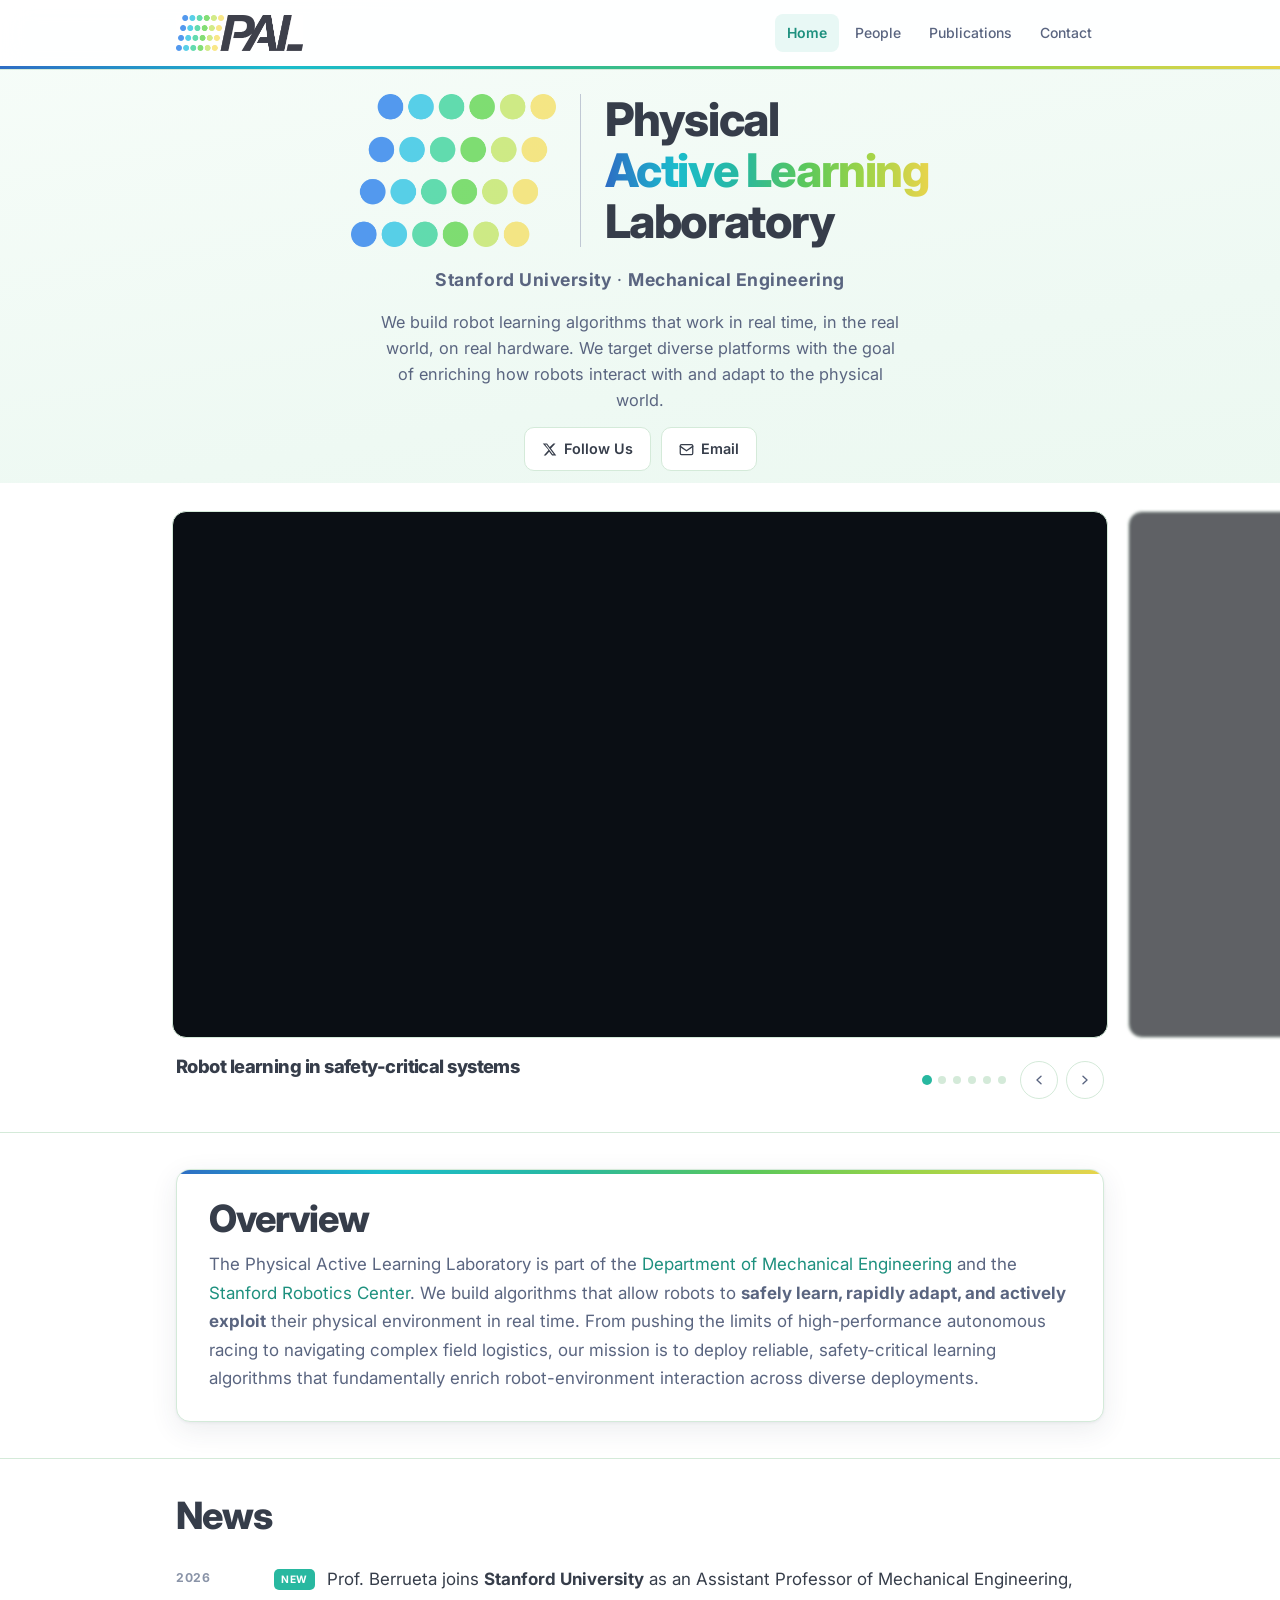
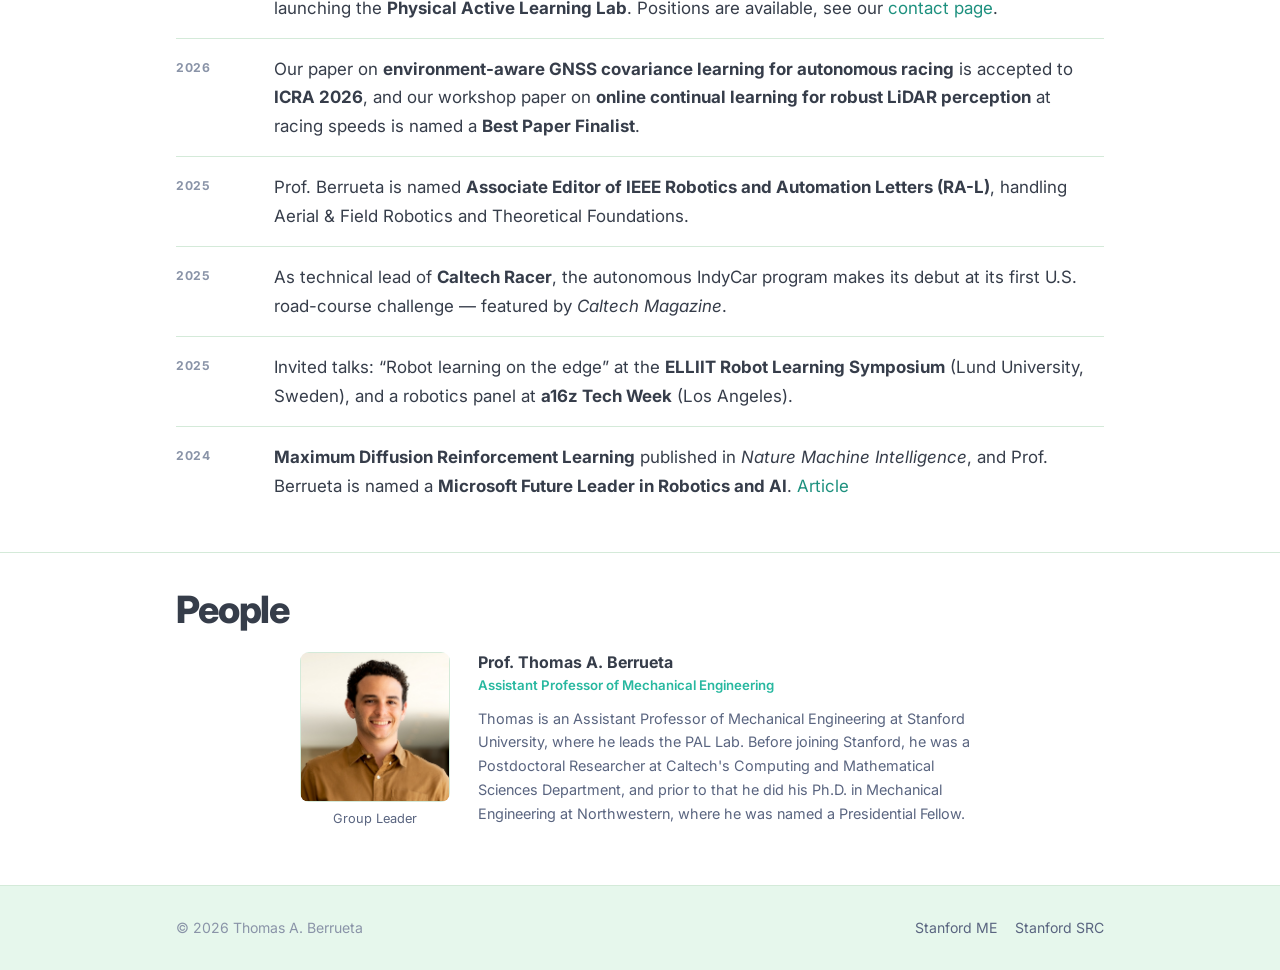
==== index.html @ f299abb7 "Initial commit" ====
<!DOCTYPE html>
<html lang="en">
<head>
  <meta charset="UTF-8" />
  <meta name="viewport" content="width=device-width, initial-scale=1.0" />
  <title>PAL Lab — Physical Active Learning Laboratory at Stanford</title>
  <meta name="description" content="The Physical Active Learning Laboratory at Stanford develops real-time robot learning algorithms with provable guarantees for safety-critical autonomous systems." />
  <link rel="icon" type="image/png" href="assets/images/pal_symbol.png" />
  <link rel="preconnect" href="https://fonts.googleapis.com" />
  <link rel="preconnect" href="https://fonts.gstatic.com" crossorigin />
  <link href="https://fonts.googleapis.com/css2?family=Inter:ital,wght@0,400;0,500;0,600;0,700;0,800;1,700&display=swap" rel="stylesheet" />
  <link rel="stylesheet" href="assets/css/pal.css" />
</head>
<body>

  <!-- ── Header ──────────────────────────────────────────── -->
  <header class="site-header">
    <div class="wrap">
      <nav class="nav">
        <a href="#home" class="nav-logo" aria-label="PAL Lab home">
          <img src="assets/images/pal.png" alt="PAL Lab logo" />
        </a>
        <ul class="nav-links" id="navLinks">
          <li><a href="#home" class="active" data-section="home">Home</a></li>
          <li><a href="#people" data-section="people">People</a></li>
          <li><a href="publications.html">Publications</a></li>
          <li><a href="contact.html">Contact</a></li>
        </ul>
        <button class="nav-mobile-btn" id="mobileMenuBtn" aria-label="Open navigation">
          <svg width="22" height="22" viewBox="0 0 24 24" fill="none" stroke="currentColor" stroke-width="2" stroke-linecap="round">
            <line x1="3" y1="6" x2="21" y2="6"/><line x1="3" y1="12" x2="21" y2="12"/><line x1="3" y1="18" x2="21" y2="18"/>
          </svg>
        </button>
      </nav>
    </div>
    <div class="spectrum-bar"></div>
  </header>

  <div class="mobile-nav" id="mobileNav" aria-hidden="true">
    <button class="mobile-nav-close" id="mobileNavClose" aria-label="Close navigation">
      <svg width="22" height="22" viewBox="0 0 24 24" fill="none" stroke="currentColor" stroke-width="2" stroke-linecap="round">
        <line x1="18" y1="6" x2="6" y2="18"/><line x1="6" y1="6" x2="18" y2="18"/>
      </svg>
    </button>
    <a href="#home">Home</a>
    <a href="#people">People</a>
    <a href="publications.html">Publications</a>
    <a href="contact.html">Contact</a>
  </div>

  <main>

    <!-- ── Hero ────────────────────────────────────────────── -->
    <section class="hero" id="home">
      <div class="wrap">
        <div class="hero-lockup">
          <img src="assets/images/pal_symbol.png" alt="" class="hero-symbol" aria-hidden="true" />
          <div class="hero-sep"></div>
          <h1>Physical<br/><em>Active Learning</em><br/>Laboratory</h1>
        </div>
        <div class="hero-sub">
          <p class="hero-affiliation">
            <a href="https://stanford.edu/" target="_blank" rel="noopener"><b>Stanford University</b></a>
            &middot;
            <a href="https://me.stanford.edu/" target="_blank" rel="noopener"><b>Mechanical Engineering</b></a>
          </p>
          <p class="hero-tagline">We build robot learning algorithms that work in real time, in the real world, on real hardware. We target diverse platforms with the goal of enriching how robots interact with and adapt to the physical world.</p>
          <div class="btn-row">
            <a class="btn" href="https://x.com/StanfordPALLab" target="_blank" rel="noopener">
              <svg viewBox="0 0 24 24" fill="currentColor" width="15" height="15"><path d="M18.244 2.25h3.308l-7.227 8.26 8.502 11.24H16.17l-4.714-6.231-5.401 6.231H2.74l7.73-8.835L1.254 2.25H8.08l4.261 5.635 5.903-5.635zm-1.161 17.52h1.833L7.084 4.126H5.117z"/></svg>
              Follow Us
            </a>
            <a class="btn" href="mailto:berrueta@stanford.edu">
              <svg viewBox="0 0 24 24" fill="none" stroke="currentColor" stroke-width="2" stroke-linecap="round" stroke-linejoin="round" width="15" height="15"><rect x="2" y="4" width="20" height="16" rx="2"/><path d="m2 7 10 7 10-7"/></svg>
              Email
            </a>
          </div>
        </div>
      </div>
    </section>

    <!-- ── Featured Carousel ─────────────────────────────────── -->
    <section id="featured">
      <div class="carousel" id="carousel">

        <div class="carousel-viewport">
          <div class="carousel-track" id="carouselTrack">

            <div class="carousel-slide active">
              <a href="https://www.caltech.edu/about/news/caltechs-autonomous-indycar-shows-promise-at-first-us-road-course-challenge" target="_blank" rel="noopener" class="slide-link">
                <div class="slide-media">
                  <video src="assets/videos/racing.mp4" autoplay muted loop playsinline></video>
                </div>
              </a>
            </div>

            <div class="carousel-slide">
              <a href="https://xingxingzuo.github.io/MM-SpatialAI/" target="_blank" rel="noopener" class="slide-link">
                <div class="slide-media">
                  <video src="assets/videos/lidar.mp4" autoplay muted loop playsinline></video>
                </div>
              </a>
            </div>

            <div class="carousel-slide">
              <a href="https://www.nature.com/articles/s42256-024-00829-3" target="_blank" rel="noopener" class="slide-link">
                <div class="slide-media">
                  <video src="assets/videos/maxdiff.mp4" autoplay muted loop playsinline></video>
                </div>
              </a>
            </div>

            <div class="carousel-slide">
              <a href="https://ieeexplore.ieee.org/document/10669222" target="_blank" rel="noopener" class="slide-link">
                <div class="slide-media">
                  <video src="assets/videos/darpaswarm.mp4" autoplay muted loop playsinline></video>
                </div>
              </a>
            </div>

            <div class="carousel-slide">
              <a href="https://www.science.org/doi/10.1126/science.abc6182" target="_blank" rel="noopener" class="slide-link">
                <div class="slide-media">
                  <video src="assets/videos/smarticles.mp4" autoplay muted loop playsinline></video>
                </div>
              </a>
            </div>

            <div class="carousel-slide">
              <a href="https://news.mit.edu/2022/microparticles-oscillating-current-1013" target="_blank" rel="noopener" class="slide-link">
                <div class="slide-media">
                  <video src="assets/videos/syncells.mp4" autoplay muted loop playsinline></video>
                </div>
              </a>
            </div>

          </div>
        </div>

        <div class="wrap">
          <div class="carousel-bottom">
            <div class="carousel-caption" id="carouselCaption">
              <div class="carousel-cap-item active">
                <h3><a href="https://www.caltech.edu/about/news/caltechs-autonomous-indycar-shows-promise-at-first-us-road-course-challenge" target="_blank" rel="noopener">Robot learning in safety-critical systems</a></h3>
              </div>
              <div class="carousel-cap-item">
                <h3><a href="https://xingxingzuo.github.io/MM-SpatialAI/" target="_blank" rel="noopener">Active perception in hardware</a></h3>
              </div>
              <div class="carousel-cap-item">
                <h3><a href="https://www.nature.com/articles/s42256-024-00829-3" target="_blank" rel="noopener">Online reinforcement learning</a></h3>
              </div>
              <div class="carousel-cap-item">
                <h3><a href="https://ieeexplore.ieee.org/document/10669222" target="_blank" rel="noopener">Multi-agent planning and control</a></h3>
              </div>
              <div class="carousel-cap-item">
                <h3><a href="https://www.science.org/doi/10.1126/science.abc6182" target="_blank" rel="noopener">Physics-informed control of complex systems</a></h3>
              </div>
              <div class="carousel-cap-item">
                <h3><a href="https://news.mit.edu/2022/microparticles-oscillating-current-1013" target="_blank" rel="noopener">Statistical mechanics of microrobotic systems</a></h3>
              </div>
            </div>

            <div class="carousel-nav">
              <div class="carousel-dots" id="carouselDots"></div>
              <div class="carousel-btns">
                <button class="carousel-ctrl" id="carouselPrev" aria-label="Previous">
                  <svg viewBox="0 0 20 20" fill="currentColor"><path fill-rule="evenodd" d="M12.79 5.23a.75.75 0 01-.02 1.06L8.832 10l3.938 3.71a.75.75 0 11-1.04 1.08l-4.5-4.25a.75.75 0 010-1.08l4.5-4.25a.75.75 0 011.06.02z" clip-rule="evenodd"/></svg>
                </button>
                <button class="carousel-ctrl" id="carouselNext" aria-label="Next">
                  <svg viewBox="0 0 20 20" fill="currentColor"><path fill-rule="evenodd" d="M7.21 14.77a.75.75 0 01.02-1.06L11.168 10 7.23 6.29a.75.75 0 111.04-1.08l4.5 4.25a.75.75 0 010 1.08l-4.5 4.25a.75.75 0 01-1.06-.02z" clip-rule="evenodd"/></svg>
                </button>
              </div>
            </div>
          </div>
        </div>

      </div>
    </section>

    <!-- ── Overview ──────────────────────────────────────────── -->
    <section id="overview" class="text-section">
      <div class="wrap">
        <div class="overview-card">
          <h2 class="section-title">Overview</h2>
          <p>
            The Physical Active Learning Laboratory is part of the
            <a href="https://me.stanford.edu/" target="_blank" rel="noopener">Department of Mechanical Engineering</a>
            and the <a href="https://src.stanford.edu/" target="_blank" rel="noopener">Stanford Robotics Center</a>.
            We build algorithms that allow robots to <b>safely learn, rapidly adapt, and actively exploit</b> their physical environment in real time. From pushing the limits of high-performance autonomous racing to navigating complex field logistics, our mission is to deploy reliable, safety-critical learning algorithms that fundamentally enrich robot-environment interaction across diverse deployments.
          </p>
        </div>
      </div>
    </section>

    <!-- ── News ──────────────────────────────────────────────── -->
    <section id="news">
      <div class="wrap">
        <h2 class="section-title">News</h2>
        <ul class="news-list">
          <li class="news-item">
            <span class="news-date">2026</span>
            <p class="news-body">
              <span class="news-tag">NEW</span>
              Prof. Berrueta joins <strong>Stanford University</strong> as an Assistant Professor of Mechanical Engineering, launching the <strong>Physical Active Learning Lab</strong>. Positions are available, see our <a href="contact.html">contact page</a>.
            </p>
          </li>
          <li class="news-item">
            <span class="news-date">2026</span>
            <p class="news-body">
              Our paper on <strong>environment-aware GNSS covariance learning for autonomous racing</strong> is accepted to <strong>ICRA 2026</strong>, and our workshop paper on <strong>online continual learning for robust LiDAR perception</strong> at racing speeds is named a <strong>Best Paper Finalist</strong>.
            </p>
          </li>
          <li class="news-item">
            <span class="news-date">2025</span>
            <p class="news-body">
              Prof. Berrueta is named <strong>Associate Editor of IEEE Robotics and Automation Letters (RA-L)</strong>, handling Aerial &amp; Field Robotics and Theoretical Foundations.
            </p>
          </li>
          <li class="news-item">
            <span class="news-date">2025</span>
            <p class="news-body">
              As technical lead of <strong>Caltech Racer</strong>, the autonomous IndyCar program makes its debut at its first U.S. road-course challenge — featured by <em>Caltech Magazine</em>.
            </p>
          </li>
          <li class="news-item">
            <span class="news-date">2025</span>
            <p class="news-body">
              Invited talks: &ldquo;Robot learning on the edge&rdquo; at the <strong>ELLIIT Robot Learning Symposium</strong> (Lund University, Sweden), and a robotics panel at <strong>a16z Tech Week</strong> (Los Angeles).
            </p>
          </li>
          <li class="news-item">
            <span class="news-date">2024</span>
            <p class="news-body">
              <strong>Maximum Diffusion Reinforcement Learning</strong> published in <em>Nature Machine Intelligence</em>, and Prof. Berrueta is named a <strong>Microsoft Future Leader in Robotics and AI</strong>. <a href="https://doi.org/10.1038/s42256-024-00829-3" target="_blank" rel="noopener">Article</a>
            </p>
          </li>
        </ul>
      </div>
    </section>

    <!-- ── People ─────────────────────────────────────────────── -->
    <section id="people">
      <div class="wrap">
        <h2 class="section-title">People</h2>
        <a href="https://tberrueta.github.io" target="_blank" rel="noopener" class="pi-card">
          <div class="pi-photo-col">
            <div class="pi-photo-wrap">
              <img src="assets/images/ThomasBerrueta.jpg" alt="Thomas A. Berrueta" class="pi-photo" />
            </div>
            <p class="pi-photo-label">Group Leader</p>
          </div>
          <div class="pi-bio">
            <p class="pi-name">Prof. Thomas A. Berrueta</p>
            <p class="pi-role">Assistant Professor of Mechanical Engineering</p>
            <p class="pi-text">Thomas is an Assistant Professor of Mechanical Engineering at Stanford University, where he leads the PAL Lab. Before joining Stanford, he was a Postdoctoral Researcher at Caltech's Computing and Mathematical Sciences Department, and prior to that he did his Ph.D. in Mechanical Engineering at Northwestern, where he was named a Presidential Fellow.</p>
          </div>
        </a>

        <div class="people-grid">
          <!-- Lab members added here as the group grows -->
        </div>

      </div>
    </section>

  </main>

  <!-- ── Footer ────────────────────────────────────────────── -->
  <footer class="site-footer">
    <div class="wrap">
      <div class="foot-inner">
        <span>&copy; <span id="foot-year"></span> Thomas A. Berrueta</span>
        <div class="foot-links">
          <a href="https://me.stanford.edu/" target="_blank" rel="noopener">Stanford ME</a>
          <a href="https://src.stanford.edu/" target="_blank" rel="noopener">Stanford SRC</a>
        </div>
      </div>
    </div>
  </footer>

  <script>
    /* ── Mobile nav ── */
    const btn   = document.getElementById('mobileMenuBtn');
    const mnav  = document.getElementById('mobileNav');
    const close = document.getElementById('mobileNavClose');
    const openM  = () => { mnav.classList.add('open'); mnav.setAttribute('aria-hidden','false'); };
    const shutM  = () => { mnav.classList.remove('open'); mnav.setAttribute('aria-hidden','true'); };
    btn.addEventListener('click', openM);
    close.addEventListener('click', shutM);
    mnav.addEventListener('click', e => { if (e.target === mnav) shutM(); });
    document.addEventListener('keydown', e => { if (e.key === 'Escape') shutM(); });
    mnav.querySelectorAll('a').forEach(a => a.addEventListener('click', shutM));

    /* ── Active nav link on scroll ── */
    const navLinks = document.querySelectorAll('[data-section]');
    const sections = ['home','featured','overview','news','people'].map(id => document.getElementById(id));
    const sectionMap = { home:'home', featured:'home', overview:'home', news:'home', people:'people' };

    const obs = new IntersectionObserver(entries => {
      entries.forEach(entry => {
        if (entry.isIntersecting) {
          const key = sectionMap[entry.target.id] || entry.target.id;
          navLinks.forEach(a => a.classList.toggle('active', a.dataset.section === key));
        }
      });
    }, { rootMargin: '-30% 0px -60% 0px' });
    sections.forEach(s => { if (s) obs.observe(s); });
    document.getElementById('foot-year').textContent = new Date().getFullYear();

    /* ── Carousel ── */
    (function () {
      const track    = document.getElementById('carouselTrack');
      const slides   = Array.from(track.children);
      const caps     = Array.from(document.getElementById('carouselCaption').children);
      const dotsWrap = document.getElementById('carouselDots');
      const count    = slides.length;
      let index = 0, timer;

      slides.forEach((_, i) => {
        const d = document.createElement('button');
        d.className = 'carousel-dot' + (i === 0 ? ' active' : '');
        d.setAttribute('aria-label', 'Go to slide ' + (i + 1));
        d.addEventListener('click', () => { go(i); reset(); });
        dotsWrap.appendChild(d);
      });
      const dots = Array.from(dotsWrap.children);

      const viewport = document.querySelector('.carousel-viewport');
      const PEEK_GAP = 20;

      function peekOffset(i) {
        const slideW = slides[0].offsetWidth;
        const center = (viewport.clientWidth - slideW) / 2;
        return center - i * (slideW + PEEK_GAP);
      }

      function go(i) {
        index = (i + count) % count;
        track.style.transform = 'translateX(' + peekOffset(index) + 'px)';
        slides.forEach((s, k) => s.classList.toggle('active', k === index));
        caps.forEach((c, k)   => c.classList.toggle('active', k === index));
        dots.forEach((d, k)   => d.classList.toggle('active', k === index));
      }
      function next()  { go(index + 1); }
      function prev()  { go(index - 1); }
      function reset() { clearInterval(timer); timer = setInterval(next, 8000); }

      document.getElementById('carouselNext').addEventListener('click', () => { next(); reset(); });
      document.getElementById('carouselPrev').addEventListener('click', () => { prev(); reset(); });
      window.addEventListener('resize', () => {
        track.style.transition = 'none';
        track.style.transform = 'translateX(' + peekOffset(index) + 'px)';
        requestAnimationFrame(() => { track.style.transition = ''; });
      });
      track.style.transition = 'none';
      go(0);
      requestAnimationFrame(() => { track.style.transition = ''; });
      reset();
    })();
  </script>
</body>
</html>
---- assets/css/pal.css ----
/* ============================================================
   PAL Lab — Physical Active Learning Laboratory at Stanford
   Visual identity derived from pal.png
   No build step. No framework.
   ============================================================ */

@import url('https://fonts.googleapis.com/css2?family=Inter:ital,wght@0,400;0,500;0,600;0,700;0,800;1,700&display=swap');

/* ── Palette & tokens ───────────────────────────────────── */
:root {
  /* Spectrum from pal.png dot grid (left → right) */
  --blue:         #2E6DC4;
  --cyan:         #1ABCCC;
  --teal:         #28B8A0;
  --green:        #5BC85A;
  --ygreen:       #9DD448;
  --yellow:       #E8D44C;

  /* Charcoal from PAL logotype */
  --charcoal:     #363D4A;

  /* Surfaces */
  --bg:           #f2fbf5;
  --bg-card:      #ffffff;
  --bg-soft:      #e6f7ec;
  --border:       #d4ead9;

  /* Text */
  --text:         #363D4A;
  --text-soft:    #5A6580;
  --text-faint:   #8A94A8;

  /* Primary accent = teal (center of spectrum = Physical Active Learning) */
  --accent:       #28B8A0;
  --accent-soft:  #e8f8f5;
  --accent-deep:  #1d907e;

  /* Spectrum gradient shorthand */
  --spectrum: linear-gradient(90deg,
    #2E6DC4 0%, #1ABCCC 22%, #28B8A0 42%,
    #5BC85A 62%, #9DD448 80%, #E8D44C 100%);

  --radius:     14px;
  --radius-sm:  9px;
  --maxw:       1000px;
  --shadow:     0 1px 3px rgba(40,50,80,.06), 0 8px 28px rgba(40,50,80,.09);
  --shadow-sm:  0 1px 2px rgba(40,50,80,.05), 0 3px 10px rgba(40,50,80,.07);
  --header-bg:  rgba(255,255,255,.92);
}

/* ── Reset ─────────────────────────────────────────────── */
*, *::before, *::after { box-sizing: border-box; }
html { scroll-behavior: smooth; -webkit-text-size-adjust: 100%; }
body {
  margin: 0;
  font-family: 'Inter', system-ui, -apple-system, 'Segoe UI', sans-serif;
  font-size: clamp(15px, 0.94rem + 0.15vw, 17px);
  line-height: 1.68;
  color: var(--text);
  background: linear-gradient(170deg, #f7fdf9 0%, #eef9f3 45%, #e8f7ed 100%) fixed;
  -webkit-font-smoothing: antialiased;
  text-rendering: optimizeLegibility;
}
img  { max-width: 100%; height: auto; display: block; }
a    { color: var(--accent-deep); text-decoration: none; }
a:hover { text-decoration: underline; }
p { margin: 0 0 1em; }
p:last-child { margin-bottom: 0; }

h1, h2, h3, h4 {
  font-family: 'Inter', sans-serif;
  font-weight: 800;
  line-height: 1.13;
  color: var(--charcoal);
  letter-spacing: -0.03em;
  margin: 0 0 0.5em;
}

.wrap {
  width: 100%; max-width: var(--maxw);
  margin: 0 auto; padding: 0 36px;
}

/* ── Spectrum bar ────────────────────────────────────────── */
.spectrum-bar {
  height: 3px;
  background: var(--spectrum);
  border: none;
  margin: 0;
}

/* ── Navigation ──────────────────────────────────────────── */
.site-header {
  position: sticky; top: 0; z-index: 100;
  background: var(--header-bg);
  backdrop-filter: saturate(180%) blur(14px);
  -webkit-backdrop-filter: saturate(180%) blur(14px);
  border-bottom: 1px solid var(--border);
}

.nav {
  display: flex; align-items: center; justify-content: space-between;
  height: 66px;
}

.nav-logo {
  display: flex; align-items: center; gap: 10px;
  text-decoration: none; flex-shrink: 0;
}
.nav-logo img { height: 36px; width: auto; }
.nav-logo:hover { opacity: 0.82; text-decoration: none; }

.nav-links {
  display: flex; align-items: center; gap: 4px;
  list-style: none; margin: 0; padding: 0;
}
.nav-links a {
  display: block; color: var(--text-soft);
  font-size: 0.875rem; font-weight: 500;
  padding: 7px 12px; border-radius: 8px;
  transition: color .14s, background .14s;
}
.nav-links a:hover { color: var(--charcoal); background: var(--bg-soft); text-decoration: none; }
.nav-links a.active { color: var(--accent-deep); background: var(--accent-soft); font-weight: 600; }
.nav-links .nav-contact {
  display: inline-flex; align-items: center; gap: 6px;
  background: var(--teal); color: #fff; border-radius: 9px;
  padding: 7px 14px; margin-left: 6px; font-weight: 600; font-size: 0.875rem;
  transition: background .14s;
}
.nav-links .nav-contact:hover { background: var(--accent-deep); text-decoration: none; color: #fff; }

.nav-mobile-btn {
  display: none; padding: 8px; background: none;
  border: 1px solid var(--border); border-radius: 8px;
  cursor: pointer; color: var(--text-soft);
}
.nav-mobile-btn svg { display: block; }

/* Mobile overlay */
.mobile-nav {
  display: none; position: fixed; inset: 0; z-index: 200;
  background: rgba(247,249,252,.97);
  backdrop-filter: blur(16px); -webkit-backdrop-filter: blur(16px);
  flex-direction: column; align-items: center; justify-content: center; gap: 2.2rem;
}
.mobile-nav.open { display: flex; }
.mobile-nav a {
  font-size: 1.6rem; font-weight: 800; color: var(--charcoal);
  letter-spacing: -0.03em;
}
.mobile-nav a:hover { color: var(--accent-deep); text-decoration: none; }
.mobile-nav-close {
  position: absolute; top: 18px; right: 18px;
  background: none; border: 1px solid var(--border);
  border-radius: 8px; padding: 8px; cursor: pointer; color: var(--text-soft);
}

@media (max-width: 700px) {
  .nav-links { display: none; }
  .nav-mobile-btn { display: block; }
}

/* ── Hero ────────────────────────────────────────────────── */
.hero {
  padding: 24px 0 12px;
}

.hero-lockup {
  display: flex; align-items: flex-start;
  width: fit-content; margin: 0 auto;
}
.hero-symbol {
  height: calc(3.3 * clamp(1.75rem, 1.1rem + 2.4vw, 2.9rem));
  width: auto; flex-shrink: 0; object-fit: contain;
}
.hero-sep {
  width: 1px;
  height: calc(3.3 * clamp(1.75rem, 1.1rem + 2.4vw, 2.9rem));
  background: #c0c8d4; flex-shrink: 0; margin: 0 24px;
}
.hero h1 {
  font-size: clamp(1.75rem, 1.1rem + 2.4vw, 2.9rem);
  margin: 0; line-height: 1.1; text-align: left;
}
.hero h1 em {
  font-style: normal;
  background: var(--spectrum);
  -webkit-background-clip: text;
  -webkit-text-fill-color: transparent;
  background-clip: text;
}
.hero-sub {
  display: flex; flex-direction: column; align-items: center;
  gap: 14px; margin-top: 18px;
}
.hero-affiliation {
  font-size: 1.1rem; color: var(--text-soft);
  margin: 0; letter-spacing: 0.03em; text-align: center;
}
.hero-affiliation a { color: var(--text-soft); text-decoration: none; }
.hero-affiliation a:hover { color: var(--accent-deep); }
.hero-tagline {
  font-size: 1.02rem; color: var(--text-soft);
  margin: 0; line-height: 1.6; max-width: 52ch; text-align: center;
}

@media (max-width: 600px) {
  .hero-lockup { flex-direction: column; align-items: flex-start; }
  .hero-sep { width: 48px; height: 1px; margin: 12px 0; }
  .hero-symbol { height: 64px; }
}

@media (max-width: 480px) {
  /* Carousel: tighter padding so video and controls stay in sync on small phones */
  .carousel-slide { min-width: calc(100vw - 32px); }
  .carousel .wrap { padding: 0 16px; }
}

/* ── Buttons ─────────────────────────────────────────────── */
.btn-row { display: flex; flex-wrap: wrap; gap: 10px; }

.btn {
  display: inline-flex; align-items: center; gap: 7px;
  padding: 9px 17px; border-radius: 10px;
  font-size: 0.9rem; font-weight: 600;
  border: 1.5px solid var(--border);
  background: var(--bg-card); color: var(--text);
  cursor: pointer; white-space: nowrap;
  transition: border-color .14s, background .14s, color .14s;
  text-decoration: none;
}
.btn:hover {
  border-color: var(--accent); background: var(--accent-soft);
  color: var(--accent-deep); text-decoration: none;
}
.btn svg { width: 15px; height: 15px; flex-shrink: 0; }
.btn.primary {
  background: var(--teal); border-color: var(--teal); color: #fff;
}
.btn.primary:hover {
  background: var(--accent-deep); border-color: var(--accent-deep); color: #fff;
}

/* ── Sections ────────────────────────────────────────────── */
section { padding: 36px 0; scroll-margin-top: 66px; }
section + section { border-top: 1px solid var(--border); }
#featured { border-top: none; background: var(--bg-card); padding: 28px 0; overflow: hidden; }

.section-label {
  font-size: 0.71rem; font-weight: 700; letter-spacing: 0.14em;
  text-transform: uppercase; color: var(--teal); margin: 0 0 14px;
}
.section-title {
  font-size: clamp(1.55rem, 1.1rem + 1.9vw, 2.35rem);
  margin: 0 0 10px;
}
.section-lead {
  color: var(--text-soft); font-size: 1.02rem;
  max-width: 60ch; margin: 0 0 32px; line-height: 1.7;
}
.text-section p { color: var(--text-soft); }

/* ── Carousel ────────────────────────────────────────────── */
.carousel { position: relative; }
.carousel-viewport { width: 100%; }
.carousel-track {
  display: flex;
  gap: 20px;
  transition: transform .55s cubic-bezier(.22,.61,.36,1);
}
.carousel-slide {
  min-width: min(936px, calc(100vw - 64px));
  flex-shrink: 0;
  filter: blur(1.5px);
  opacity: 0.65;
  transition: filter .5s ease, opacity .5s ease;
}
.carousel-slide.active {
  filter: blur(0);
  opacity: 1;
}
.slide-media {
  aspect-ratio: 16 / 9; width: 100%;
  background: #0a0e14; overflow: hidden;
  border: 1px solid var(--border); border-radius: var(--radius);
}
.slide-media video { width: 100%; height: 100%; object-fit: cover; display: block; }

.carousel-bottom {
  display: flex; align-items: center; justify-content: space-between;
  gap: 18px; margin-top: 18px;
}
.carousel-caption { min-height: 48px; position: relative; flex: 1; }
.carousel-cap-item {
  position: absolute; inset: 0; opacity: 0; pointer-events: none;
  transition: opacity .4s ease;
}
.carousel-cap-item.active { opacity: 1; pointer-events: auto; position: relative; }
.carousel-cap-item h3 { font-size: 1.15rem; margin: 0; color: var(--charcoal); }
.carousel-cap-item h3 a { color: var(--charcoal); text-decoration: none; }
.carousel-cap-item h3 a:hover { color: var(--accent-deep); text-decoration: underline; }
.slide-link { display: block; }

.carousel-nav { display: flex; align-items: center; gap: 14px; flex-shrink: 0; }
.carousel-dots { display: flex; gap: 7px; }
.carousel-dot {
  width: 8px; height: 8px; border-radius: 50%; padding: 0;
  border: none; background: var(--border); cursor: pointer;
  transition: background .2s, transform .2s;
}
.carousel-dot.active { background: var(--teal); transform: scale(1.25); }
.carousel-btns { display: flex; gap: 8px; }
.carousel-ctrl {
  display: inline-flex; align-items: center; justify-content: center;
  width: 38px; height: 38px; border-radius: 50%;
  border: 1.5px solid var(--border); background: var(--bg-card);
  color: var(--text-soft); cursor: pointer;
  transition: border-color .14s, color .14s, background .14s;
}
.carousel-ctrl:hover { border-color: var(--accent); color: var(--accent-deep); background: var(--accent-soft); }
.carousel-ctrl svg { width: 18px; height: 18px; }

@media (max-width: 560px) {
  .carousel-bottom { flex-direction: column; align-items: flex-start; gap: 14px; }
}

/* ── News ────────────────────────────────────────────────── */
.news-list { list-style: none; margin: 12px 0 0; padding: 0; }
.news-item {
  display: grid; grid-template-columns: 78px 1fr;
  gap: 20px; padding: 16px 0; border-bottom: 1px solid var(--border);
}
.news-item:last-child { border-bottom: none; }
.news-date {
  font-size: 0.76rem; font-weight: 700; text-transform: uppercase;
  letter-spacing: 0.05em; color: var(--text-faint); padding-top: 3px;
  white-space: nowrap;
}
.news-body { margin: 0; color: var(--text); }
.news-body a { color: var(--accent-deep); }
.news-tag {
  display: inline-block; background: var(--teal); color: #fff;
  font-size: 0.64rem; font-weight: 700; letter-spacing: 0.06em;
  padding: 2px 7px; border-radius: 5px; margin-right: 7px; vertical-align: 2px;
}

/* ── Publications ────────────────────────────────────────── */
.pub-year-group { margin-bottom: 4px; }

.pub-year-heading {
  font-size: 0.7rem; font-weight: 700; letter-spacing: 0.11em;
  text-transform: uppercase; color: var(--text-faint);
  padding: 22px 0 10px; border-bottom: 2px solid var(--border);
  margin: 0 0 4px;
}
.pub {
  padding: 15px 0; border-bottom: 1px solid var(--border);
}
.pub:last-child { border-bottom: none; }

.pub-title {
  display: block; font-weight: 700; color: var(--charcoal);
  font-size: 0.97rem; margin-bottom: 4px; line-height: 1.4;
}
.pub-authors { color: var(--text-soft); font-size: 0.88rem; margin-bottom: 2px; }
.pub-authors strong { color: var(--charcoal); font-weight: 700; }
.pub-venue { color: var(--text-soft); font-size: 0.88rem; font-style: italic; }
.pub-tags { display: flex; flex-wrap: wrap; gap: 7px; margin-top: 10px; }

.tag {
  display: inline-flex; align-items: center;
  padding: 3px 11px; border-radius: 6px;
  font-size: 0.73rem; font-weight: 700; color: #fff;
  letter-spacing: 0.02em; transition: opacity .14s;
  text-decoration: none;
}
.tag:hover { opacity: .80; text-decoration: none; }
.tag.pdf     { background: #2f8f4e; }
.tag.bib     { background: #2E6DC4; }
.tag.article { background: #c98a1a; }
.tag.vid     { background: #7a4fb0; }
.tag.code    { background: #b4453a; }
.tag.thesis  { background: #5A6580; }

/* ── People grid ─────────────────────────────────────────── */
.people-grid {
  display: grid;
  grid-template-columns: repeat(4, 140px);
  gap: 20px; margin-top: 16px;
}
/* ── PI featured card ────────────────────────────────────── */
a.pi-card {
  display: flex; align-items: flex-start; gap: 28px;
  max-width: 680px; margin: 20px auto 0;
  text-decoration: none; color: inherit;
}
.pi-photo-col { flex-shrink: 0; display: flex; flex-direction: column; align-items: center; }
.pi-photo-wrap { overflow: hidden; border-radius: var(--radius-sm); }
.pi-photo-label { font-size: 0.8rem; color: var(--text-soft); margin: 6px 0 0; text-align: center; }
.pi-photo {
  width: 150px; height: 150px;
  object-fit: cover; object-position: top center; display: block;
  border: 1px solid var(--border);
  transition: transform 0.25s ease;
}
a.pi-card:hover .pi-photo { transform: scale(1.05); }
.pi-bio { flex: 1; text-align: left; }
.pi-name { font-size: 1rem; font-weight: 700; color: var(--charcoal); margin: 0 0 2px; line-height: 1.3; }
.pi-role { font-size: 0.83rem; color: var(--teal); font-weight: 600; margin: 0 0 10px; }
.pi-text { font-size: 0.9rem; color: var(--text-soft); margin: 0; line-height: 1.65; }
@media (max-width: 520px) {
  a.pi-card { flex-direction: column; align-items: center; }
  .pi-bio { text-align: left; width: 100%; }
}

/* ── Lab member grid (future) ────────────────────────────── */
a.person-card { text-decoration: none; color: inherit; }
.person-photo-wrap {
  overflow: hidden; border-radius: var(--radius-sm); margin-bottom: 8px;
}
.person-photo {
  width: 100%; aspect-ratio: 1 / 1; object-fit: cover; object-position: top center;
  display: block; border: 1px solid var(--border);
  transition: transform 0.25s ease;
}
.person-card:hover .person-photo { transform: scale(1.05); }
.person-name {
  font-size: 0.88rem; font-weight: 700; color: var(--charcoal);
  margin: 0 0 2px; line-height: 1.3;
}
.person-role { font-size: 0.8rem; color: var(--text-soft); margin: 0; }
.people-join { margin-top: 20px; font-size: 0.88rem; color: var(--text-soft); }

/* ── Overview card ───────────────────────────────────────── */
.overview-card {
  background: var(--bg-card); border: 1px solid var(--border);
  border-radius: var(--radius); padding: 28px 32px;
  position: relative; overflow: hidden;
  box-shadow: var(--shadow);
}
.overview-card::before {
  content: ''; position: absolute; top: 0; left: 0; right: 0; height: 4px;
  background: var(--spectrum);
}
.overview-card .section-title { margin-bottom: 10px; }
.overview-card p { color: var(--text-soft); margin: 0; }

/* ── Join callout ─────────────────────────────────────────── */
.join-callout {
  background: var(--bg-card); border: 1px solid var(--border);
  border-radius: var(--radius); padding: 32px 36px;
  position: relative; overflow: hidden;
  box-shadow: var(--shadow); margin-top: 36px;
}
.join-callout::before {
  content: ''; position: absolute; top: 0; left: 0; right: 0; height: 4px;
  background: var(--spectrum);
}
.join-callout h3 { font-size: 1.25rem; margin: 0 0 10px; }
.join-callout p  { color: var(--text-soft); margin: 0 0 18px; }

/* ── Contact ─────────────────────────────────────────────── */
.contact-block { margin-bottom: 32px; }
.contact-block:last-child { margin-bottom: 0; }
.contact-block h3 { font-size: 1.05rem; margin: 0 0 8px; }
.contact-block p { color: var(--text-soft); margin: 0 0 14px; max-width: 70ch; }

/* ── Page hero (inner pages) ──────────────────────────────── */
.page-hero {
  padding: 56px 0 48px;
  position: relative; overflow: hidden;
  border-bottom: 1px solid var(--border);
}
.page-hero-dots {
  position: absolute; inset: 0; pointer-events: none;
  background-image:
    radial-gradient(circle, rgba(28,188,204,0.12) 2px, transparent 2px);
  background-size: 28px 28px;
  mask-image: radial-gradient(ellipse 60% 100% at 100% 50%, black 10%, transparent 70%);
  -webkit-mask-image: radial-gradient(ellipse 60% 100% at 100% 50%, black 10%, transparent 70%);
}
.page-hero .wrap { position: relative; }
.page-hero h1 { font-size: clamp(1.9rem, 1.3rem + 2.4vw, 3.1rem); margin: 0 0 14px; }
.page-hero .lead {
  color: var(--text-soft); max-width: 60ch; font-size: 1.06rem; margin: 0; line-height: 1.7;
}

/* ── Footer ──────────────────────────────────────────────── */
.site-footer {
  border-top: 1px solid var(--border); background: var(--bg-soft);
  padding: 30px 0; margin-top: 4px;
  color: var(--text-faint); font-size: 0.88rem;
}
.foot-inner {
  display: flex; flex-wrap: wrap;
  justify-content: space-between; gap: 12px; align-items: center;
}
.foot-links { display: flex; gap: 18px; flex-wrap: wrap; }
.foot-links a { color: var(--text-soft); }
.foot-links a:hover { color: var(--accent-deep); text-decoration: none; }

/* ── Responsive ──────────────────────────────────────────── */
@media (max-width: 560px) {
  .wrap { padding: 0 20px; }
  section { padding: 28px 0; }
  .news-item { grid-template-columns: 1fr; gap: 4px; }
  .news-date { padding-top: 0; }
  .people-grid { grid-template-columns: repeat(3, 1fr); width: 100%; }
}
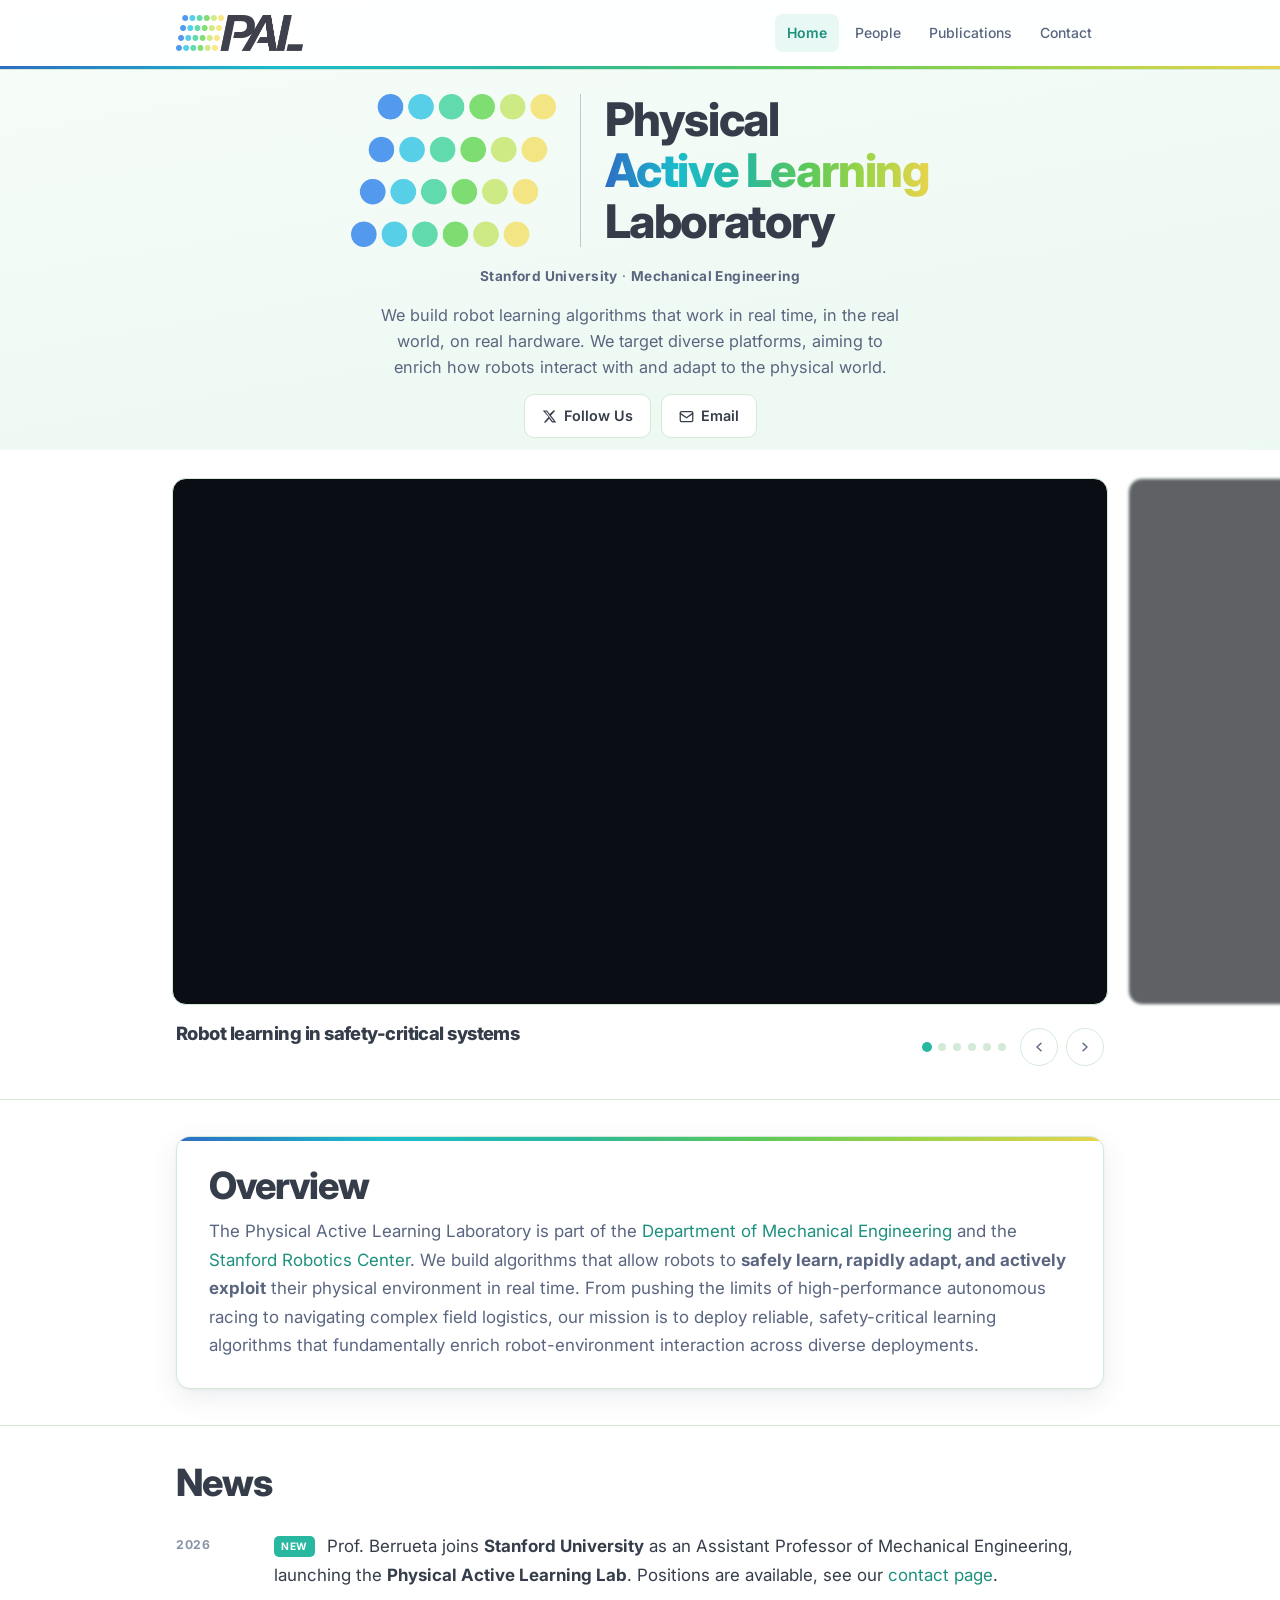
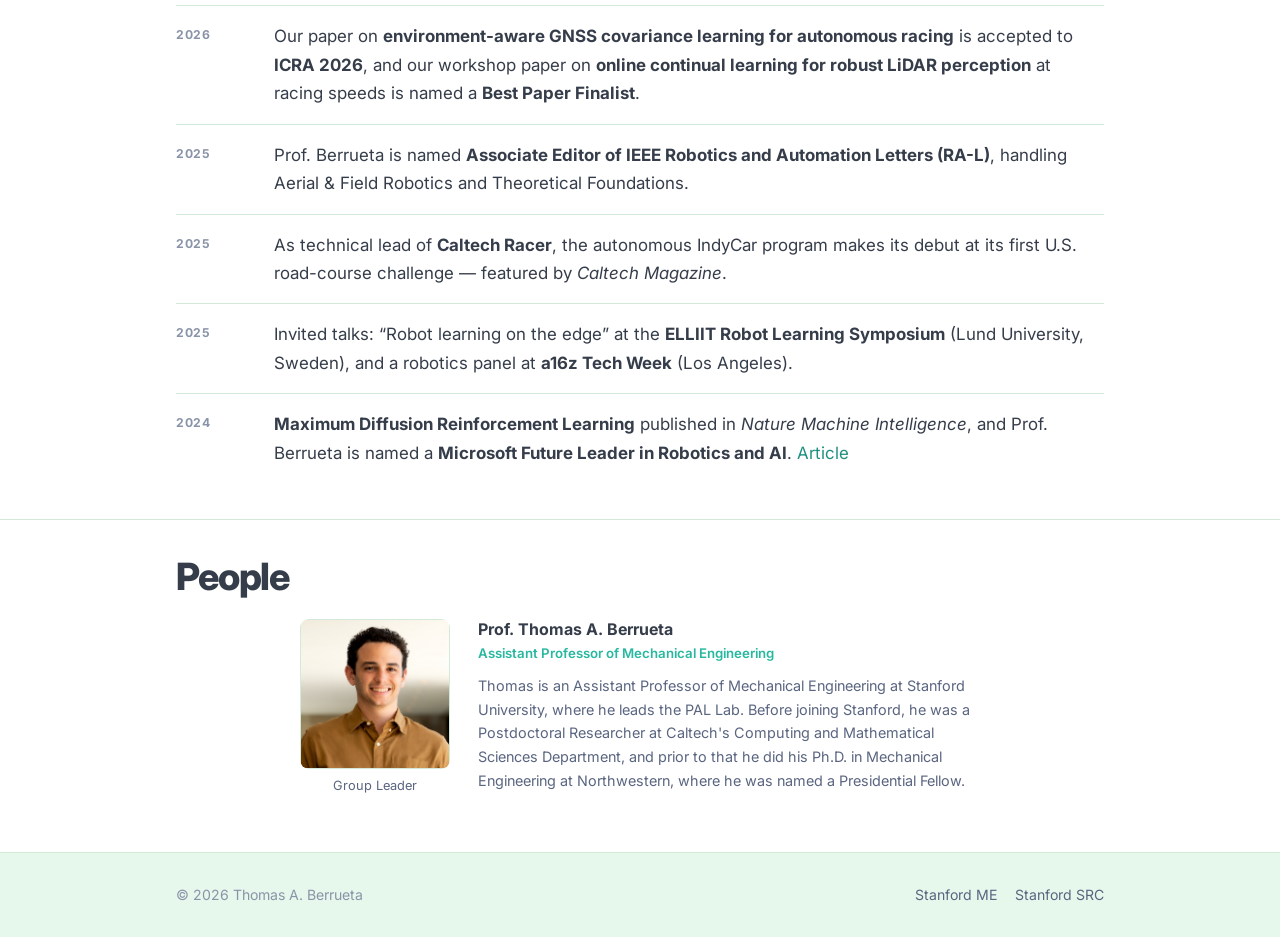
==== commit d54edaae: "reword" ====
--- a/index.html
+++ b/index.html
@@ -64,7 +64,7 @@
             &middot;
             <a href="https://me.stanford.edu/" target="_blank" rel="noopener"><b>Mechanical Engineering</b></a>
           </p>
-          <p class="hero-tagline">We build robot learning algorithms that work in real time, in the real world, on real hardware. We target diverse platforms with the goal of enriching how robots interact with and adapt to the physical world.</p>
+          <p class="hero-tagline">We build robot learning algorithms that work in real time, in the real world, on real hardware. We target diverse platforms, aiming to enrich how robots interact with and adapt to the physical world.</p>
           <div class="btn-row">
             <a class="btn" href="https://x.com/StanfordPALLab" target="_blank" rel="noopener">
               <svg viewBox="0 0 24 24" fill="currentColor" width="15" height="15"><path d="M18.244 2.25h3.308l-7.227 8.26 8.502 11.24H16.17l-4.714-6.231-5.401 6.231H2.74l7.73-8.835L1.254 2.25H8.08l4.261 5.635 5.903-5.635zm-1.161 17.52h1.833L7.084 4.126H5.117z"/></svg>
--- a/assets/css/pal.css
+++ b/assets/css/pal.css
@@ -195,7 +195,7 @@
   gap: 14px; margin-top: 18px;
 }
 .hero-affiliation {
-  font-size: 1.1rem; color: var(--text-soft);
+  font-size: 0.85rem; color: var(--text-soft);
   margin: 0; letter-spacing: 0.03em; text-align: center;
 }
 .hero-affiliation a { color: var(--text-soft); text-decoration: none; }
@@ -206,9 +206,10 @@
 }
 
 @media (max-width: 600px) {
-  .hero-lockup { flex-direction: column; align-items: flex-start; }
-  .hero-sep { width: 48px; height: 1px; margin: 12px 0; }
-  .hero-symbol { height: 64px; }
+  .hero-lockup { align-items: center; }
+  .hero-symbol { height: 52px; }
+  .hero-sep { height: 52px; margin: 0 14px; }
+  .hero h1 { font-size: 1.3rem; }
 }
 
 @media (max-width: 480px) {
@@ -507,4 +508,5 @@
   .news-item { grid-template-columns: 1fr; gap: 4px; }
   .news-date { padding-top: 0; }
   .people-grid { grid-template-columns: repeat(3, 1fr); width: 100%; }
-}
+  .slide-media { max-height: 175px; }
+}
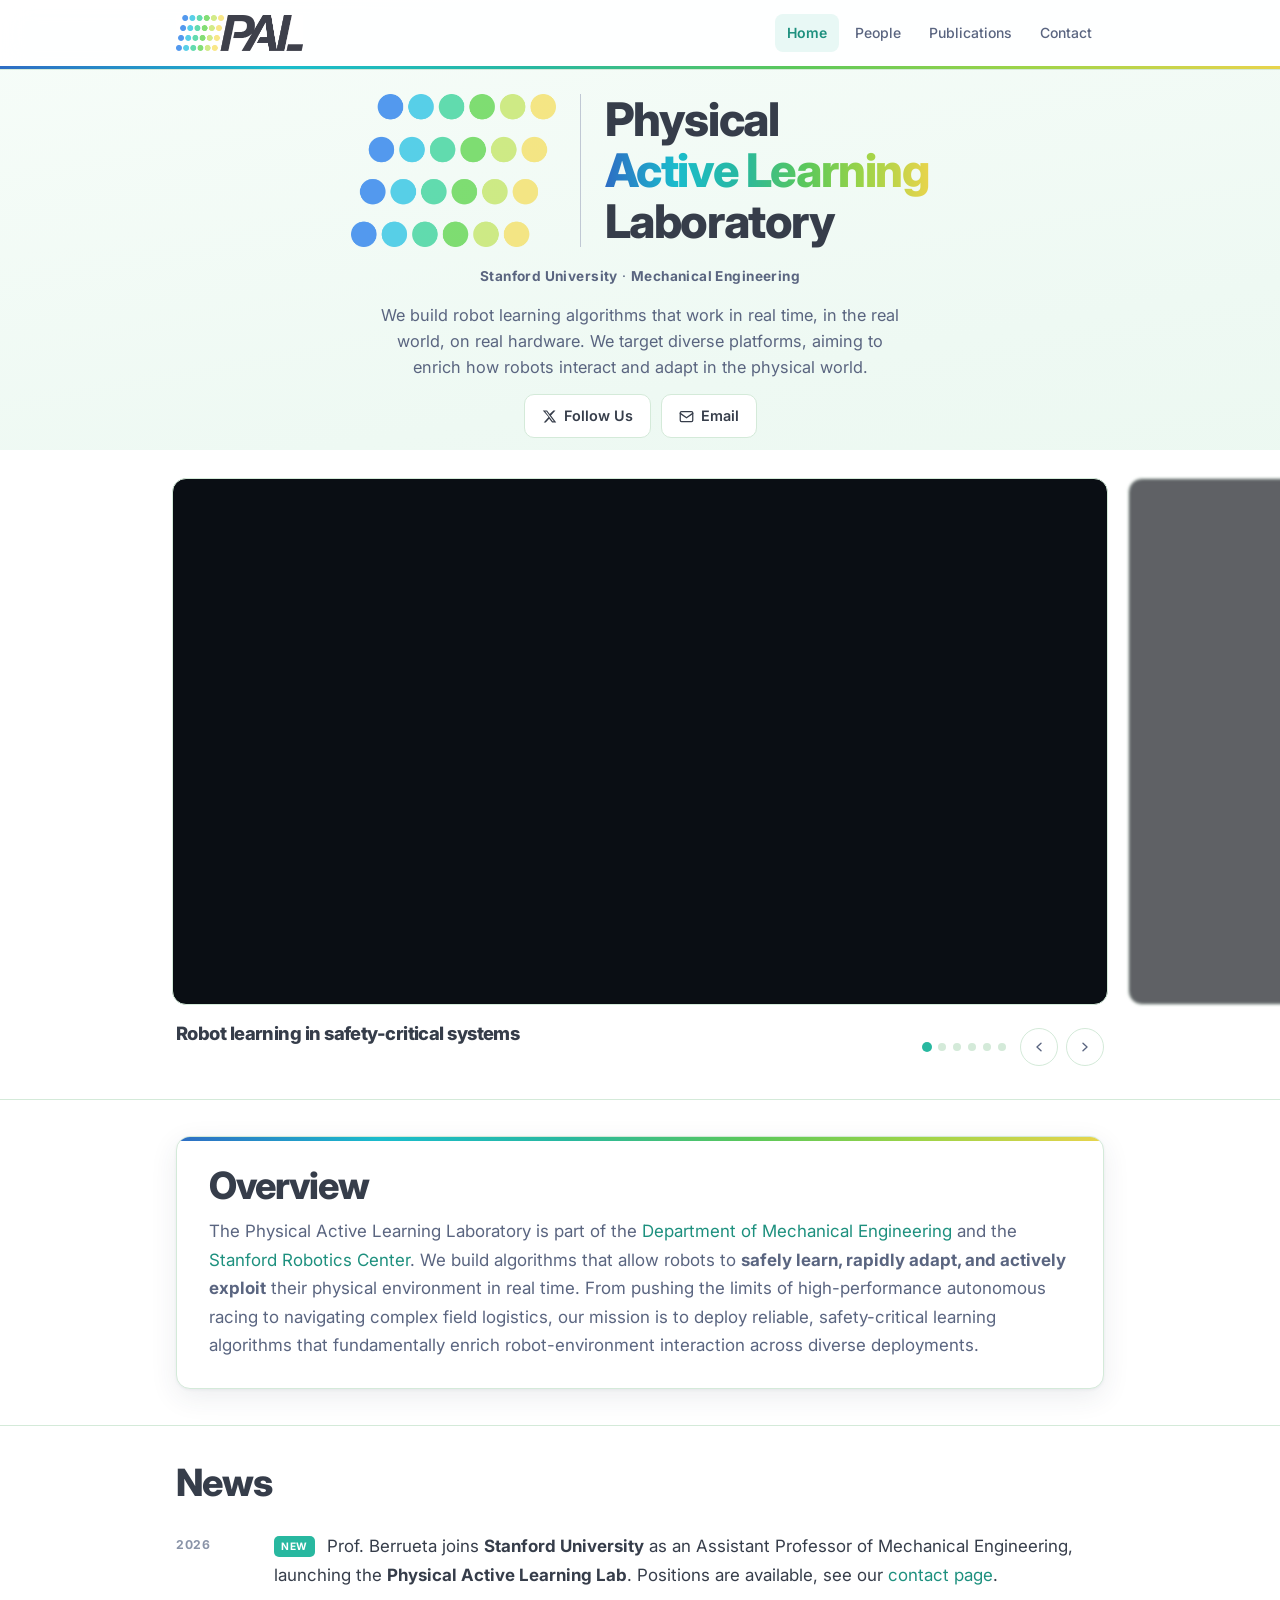
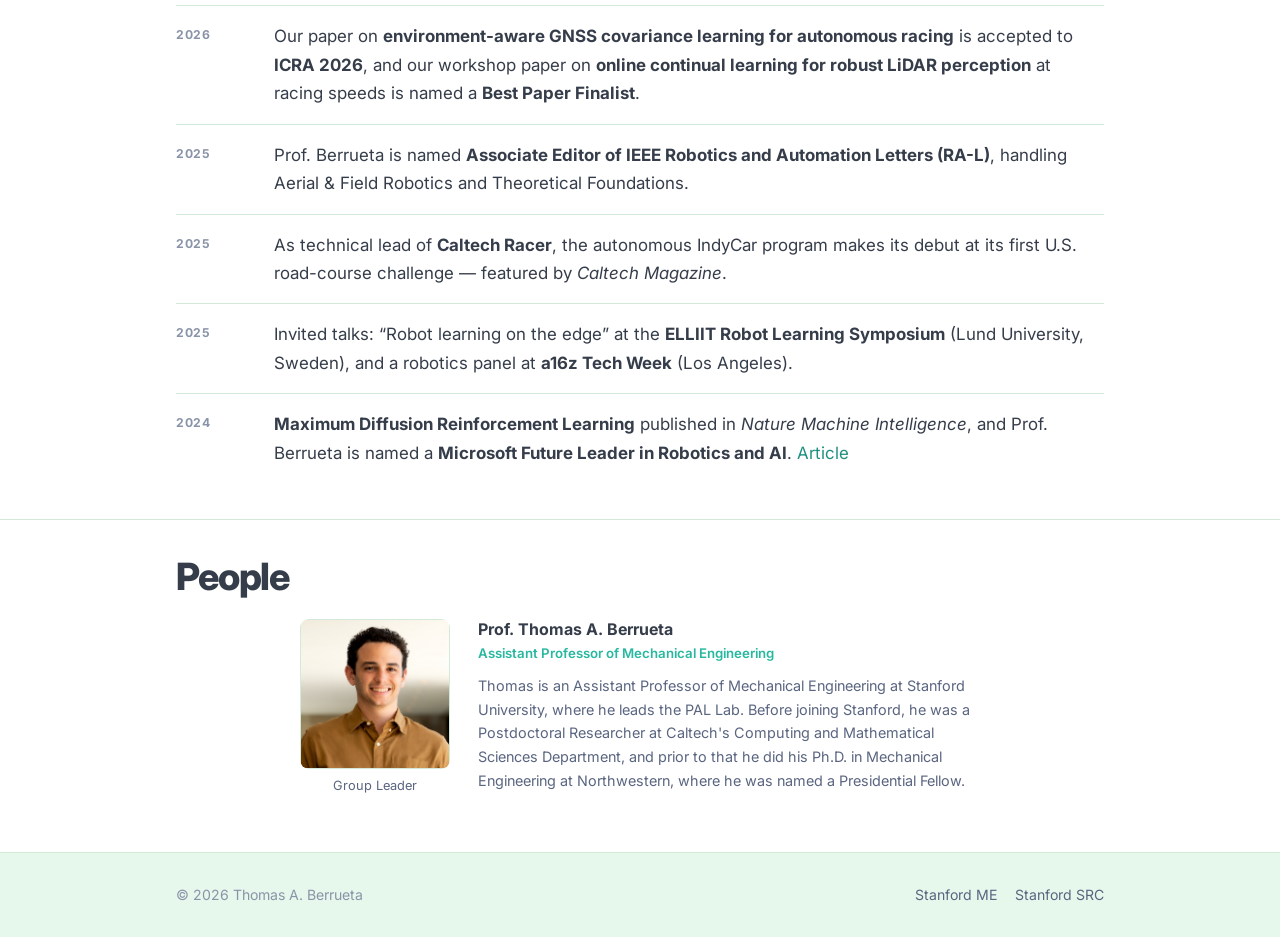
==== commit c2d7152b: "reword" ====
--- a/index.html
+++ b/index.html
@@ -64,7 +64,7 @@
             &middot;
             <a href="https://me.stanford.edu/" target="_blank" rel="noopener"><b>Mechanical Engineering</b></a>
           </p>
-          <p class="hero-tagline">We build robot learning algorithms that work in real time, in the real world, on real hardware. We target diverse platforms, aiming to enrich how robots interact with and adapt to the physical world.</p>
+          <p class="hero-tagline">We build robot learning algorithms that work in real time, in the real world, on real hardware. We target diverse platforms, aiming to enrich how robots interact and adapt in the physical world.</p>
           <div class="btn-row">
             <a class="btn" href="https://x.com/StanfordPALLab" target="_blank" rel="noopener">
               <svg viewBox="0 0 24 24" fill="currentColor" width="15" height="15"><path d="M18.244 2.25h3.308l-7.227 8.26 8.502 11.24H16.17l-4.714-6.231-5.401 6.231H2.74l7.73-8.835L1.254 2.25H8.08l4.261 5.635 5.903-5.635zm-1.161 17.52h1.833L7.084 4.126H5.117z"/></svg>
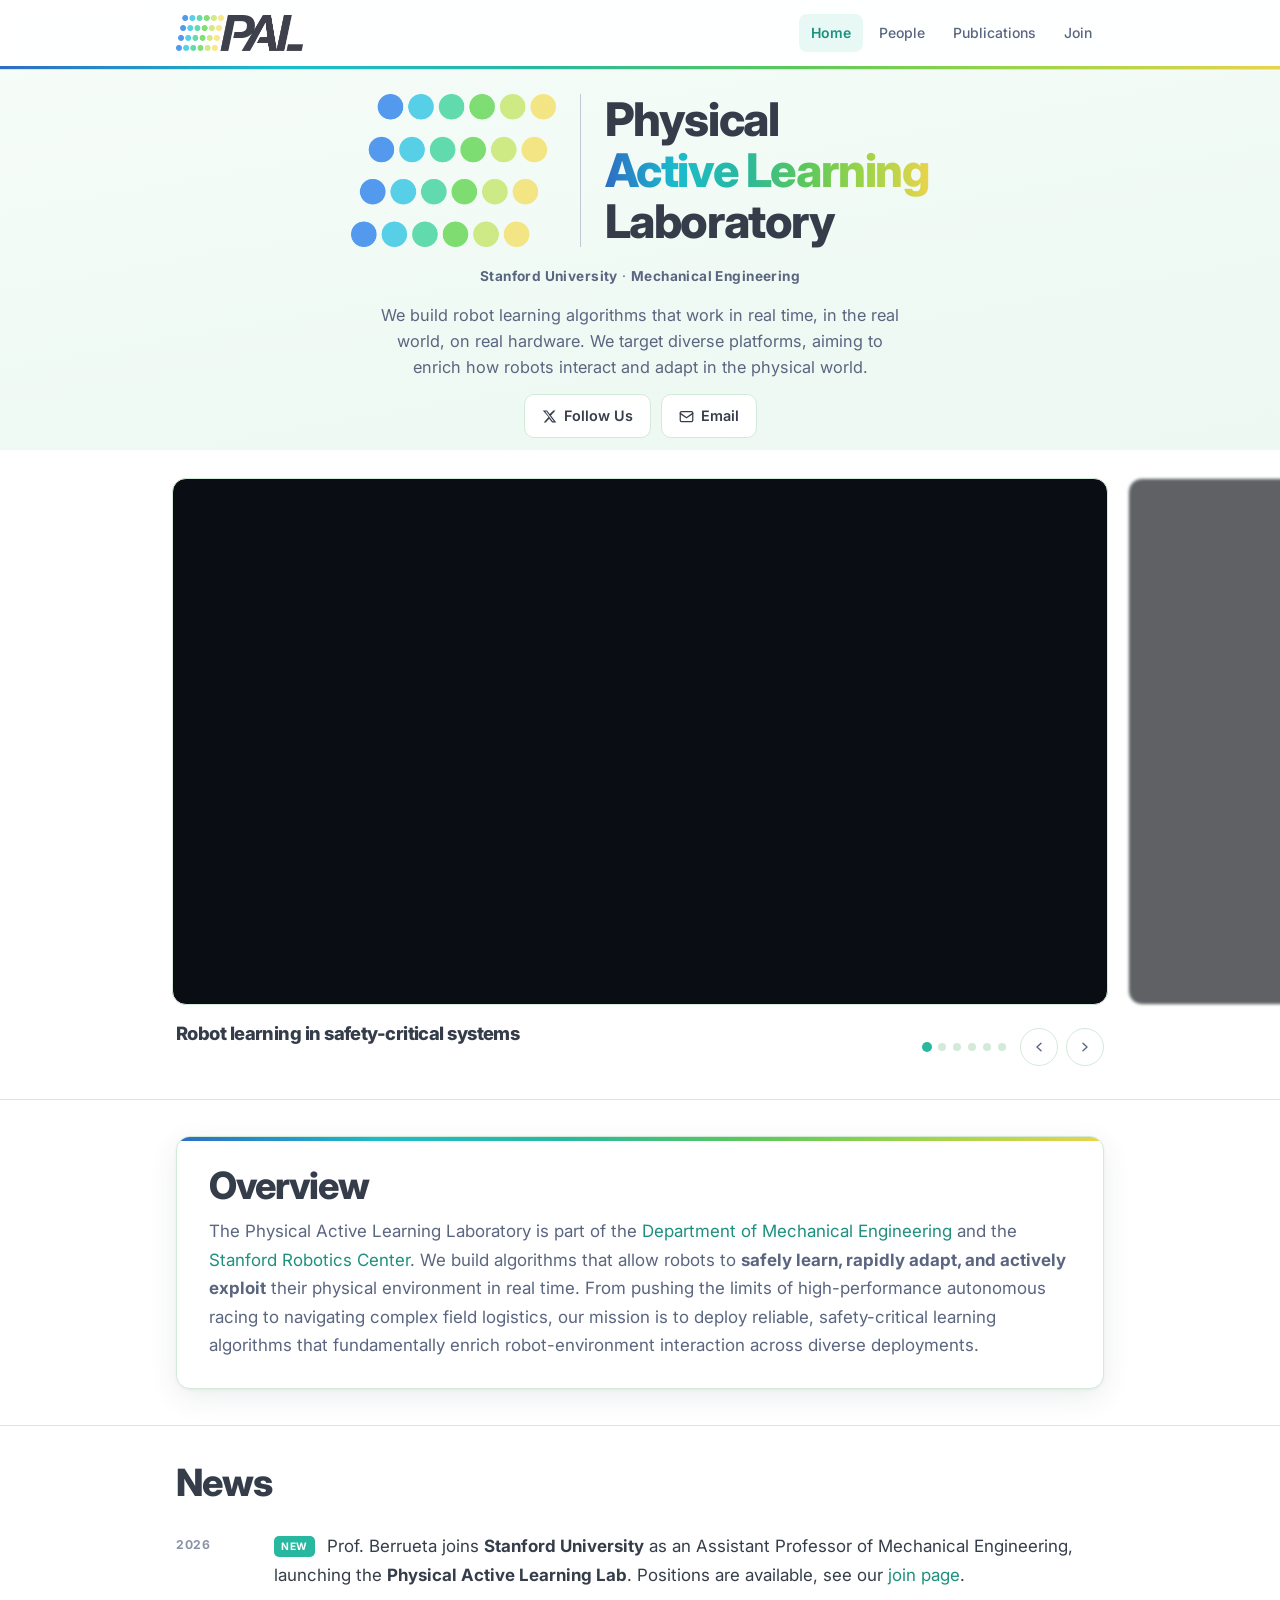
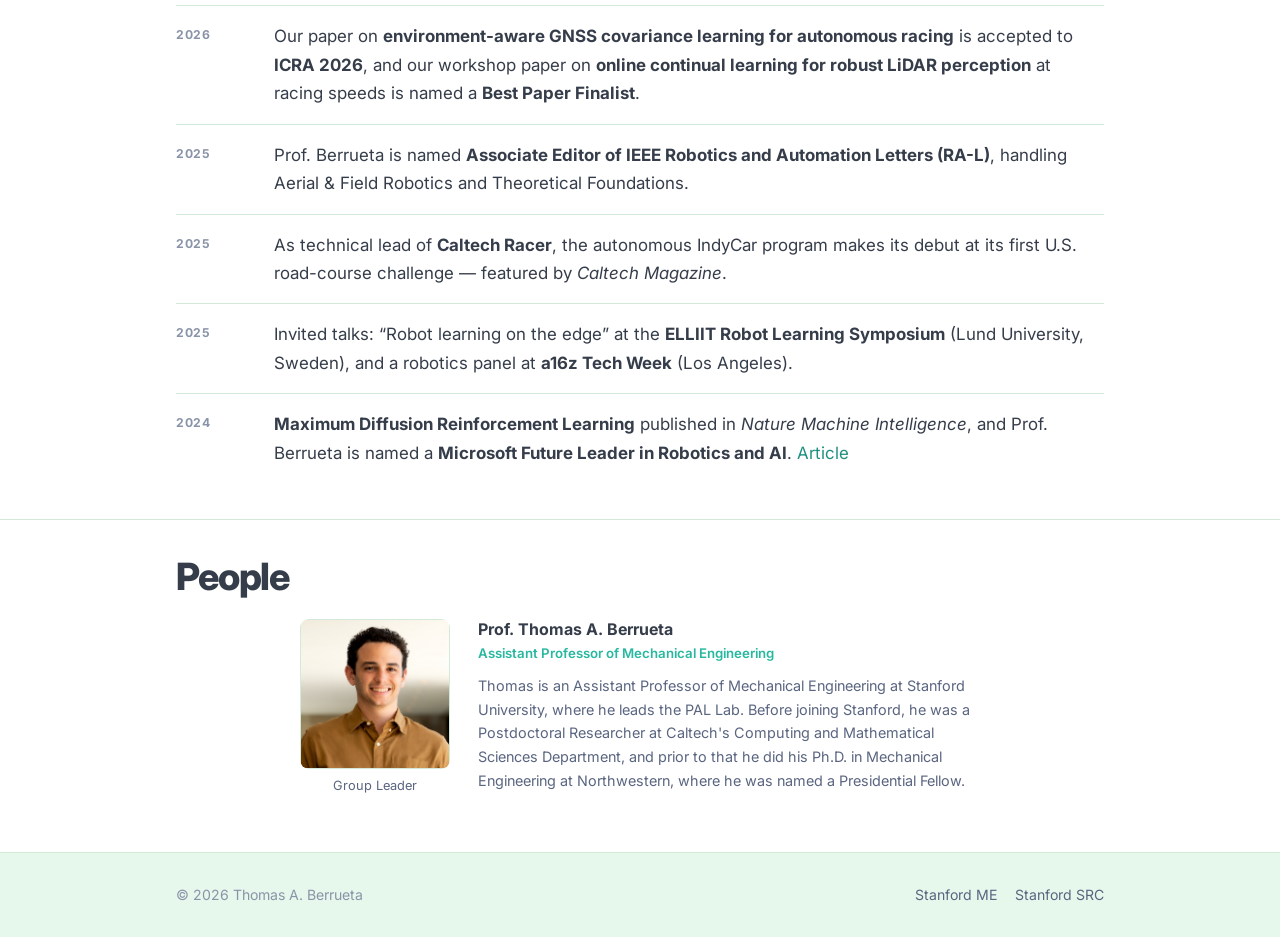
==== commit 145287e4: "Rename contact page to join and add funding opportunities Renames contact.html → join.html, updates " ====
--- a/index.html
+++ b/index.html
@@ -4,7 +4,7 @@
   <meta charset="UTF-8" />
   <meta name="viewport" content="width=device-width, initial-scale=1.0" />
   <title>PAL Lab — Physical Active Learning Laboratory at Stanford</title>
-  <meta name="description" content="The Physical Active Learning Laboratory at Stanford develops real-time robot learning algorithms with provable guarantees for safety-critical autonomous systems." />
+  <meta name="description" content="The Physical Active Learning Laboratory at Stanford works on real-time robot learning on hardware." />
   <link rel="icon" type="image/png" href="assets/images/pal_symbol.png" />
   <link rel="preconnect" href="https://fonts.googleapis.com" />
   <link rel="preconnect" href="https://fonts.gstatic.com" crossorigin />
@@ -24,7 +24,7 @@
           <li><a href="#home" class="active" data-section="home">Home</a></li>
           <li><a href="#people" data-section="people">People</a></li>
           <li><a href="publications.html">Publications</a></li>
-          <li><a href="contact.html">Contact</a></li>
+          <li><a href="join.html">Join</a></li>
         </ul>
         <button class="nav-mobile-btn" id="mobileMenuBtn" aria-label="Open navigation">
           <svg width="22" height="22" viewBox="0 0 24 24" fill="none" stroke="currentColor" stroke-width="2" stroke-linecap="round">
@@ -45,7 +45,7 @@
     <a href="#home">Home</a>
     <a href="#people">People</a>
     <a href="publications.html">Publications</a>
-    <a href="contact.html">Contact</a>
+    <a href="join.html">Join</a>
   </div>
 
   <main>
@@ -201,7 +201,7 @@
             <span class="news-date">2026</span>
             <p class="news-body">
               <span class="news-tag">NEW</span>
-              Prof. Berrueta joins <strong>Stanford University</strong> as an Assistant Professor of Mechanical Engineering, launching the <strong>Physical Active Learning Lab</strong>. Positions are available, see our <a href="contact.html">contact page</a>.
+              Prof. Berrueta joins <strong>Stanford University</strong> as an Assistant Professor of Mechanical Engineering, launching the <strong>Physical Active Learning Lab</strong>. Positions are available, see our <a href="join.html">join page</a>.
             </p>
           </li>
           <li class="news-item">
--- a/assets/css/pal.css
+++ b/assets/css/pal.css
@@ -467,6 +467,17 @@
 .contact-block h3 { font-size: 1.05rem; margin: 0 0 8px; }
 .contact-block p { color: var(--text-soft); margin: 0 0 14px; max-width: 70ch; }
 
+.funding-list {
+  list-style: none; margin: 4px 0 0; padding: 0;
+  display: flex; flex-direction: column; gap: 9px;
+}
+.funding-list li { display: flex; align-items: baseline; gap: 9px; }
+.funding-list li::before {
+  content: '→'; color: var(--teal); font-weight: 700; flex-shrink: 0;
+}
+.funding-list a { color: var(--accent-deep); font-weight: 500; }
+.funding-list a:hover { text-decoration: underline; }
+
 /* ── Page hero (inner pages) ──────────────────────────────── */
 .page-hero {
   padding: 56px 0 48px;
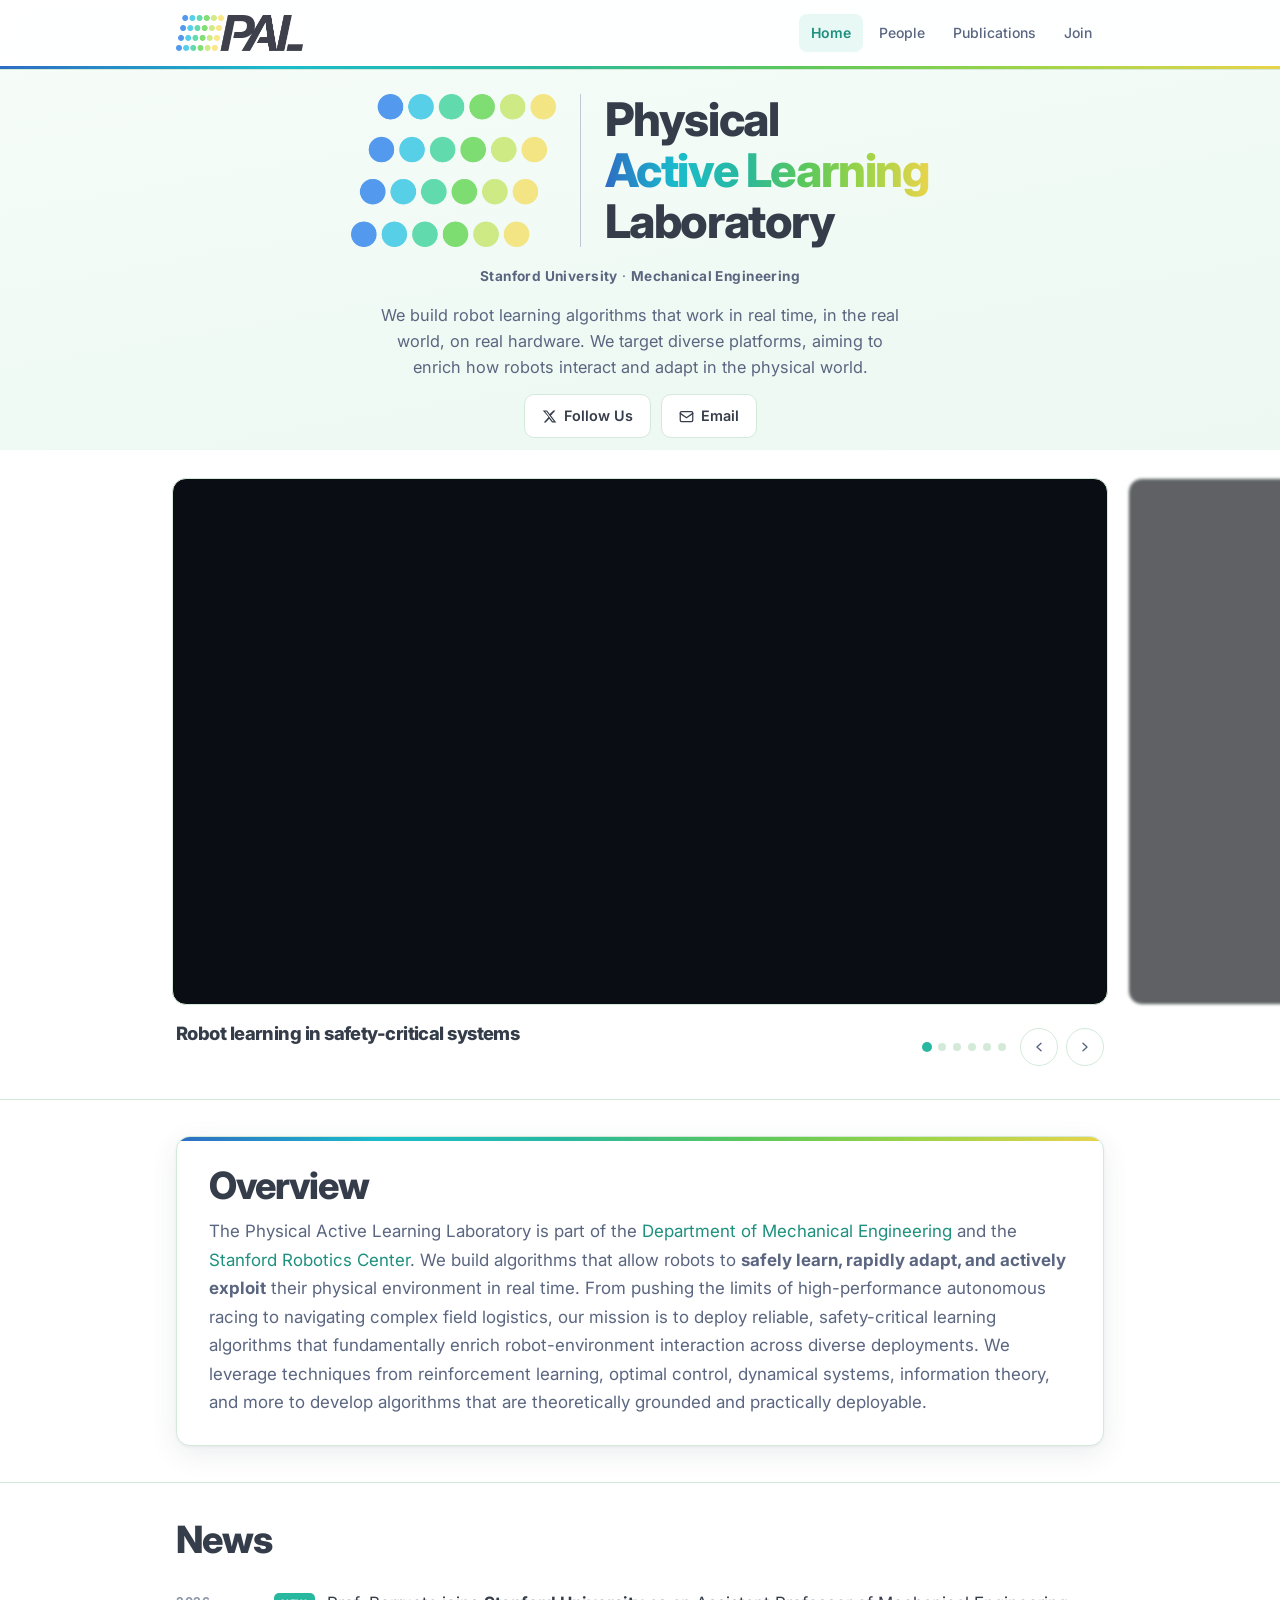
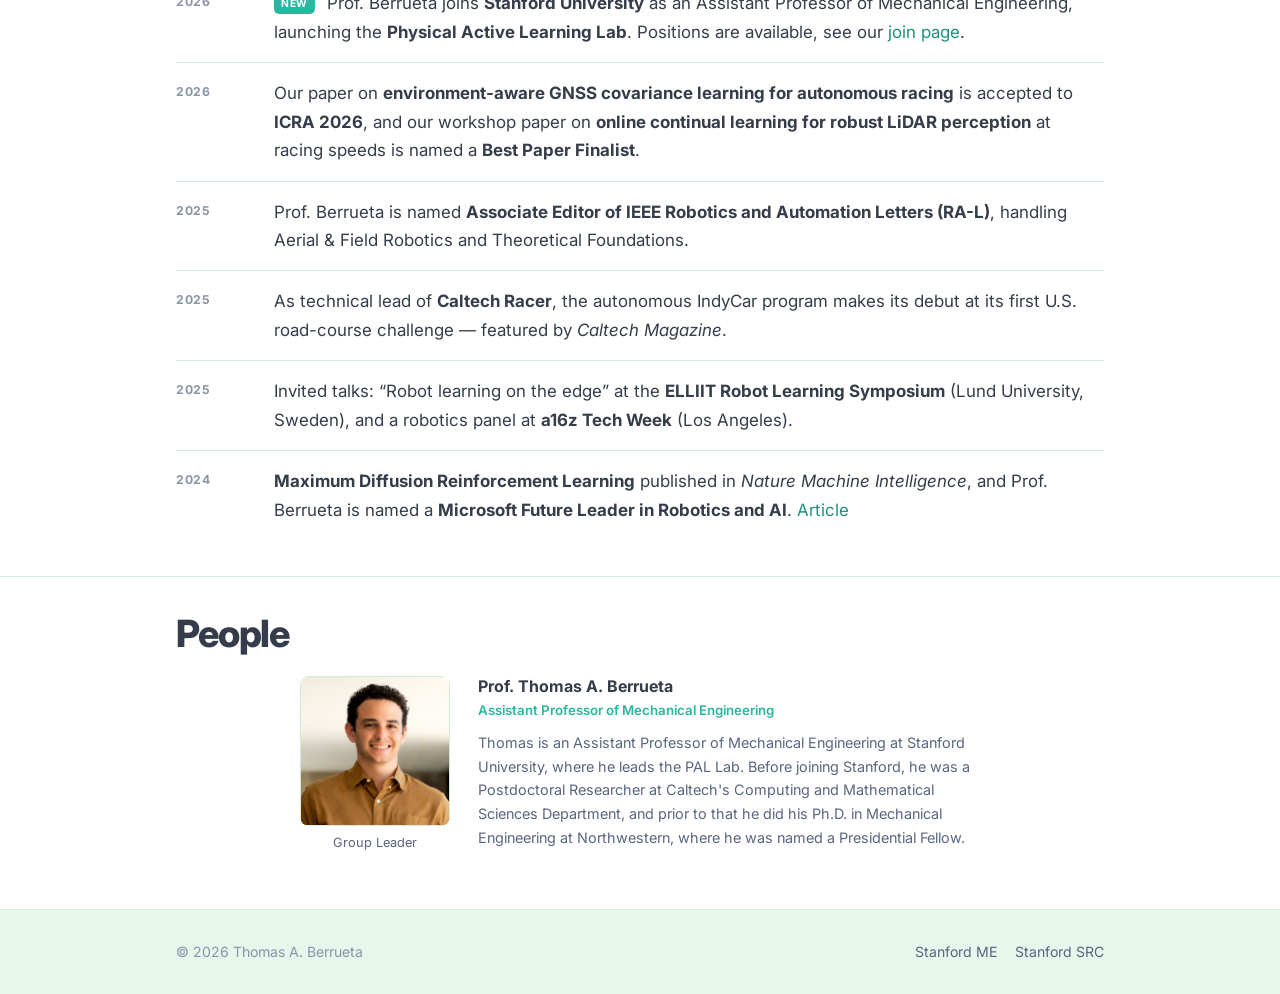
==== commit 1632062d: "edit overview text" ====
--- a/index.html
+++ b/index.html
@@ -186,7 +186,7 @@
             The Physical Active Learning Laboratory is part of the
             <a href="https://me.stanford.edu/" target="_blank" rel="noopener">Department of Mechanical Engineering</a>
             and the <a href="https://src.stanford.edu/" target="_blank" rel="noopener">Stanford Robotics Center</a>.
-            We build algorithms that allow robots to <b>safely learn, rapidly adapt, and actively exploit</b> their physical environment in real time. From pushing the limits of high-performance autonomous racing to navigating complex field logistics, our mission is to deploy reliable, safety-critical learning algorithms that fundamentally enrich robot-environment interaction across diverse deployments.
+            We build algorithms that allow robots to <b>safely learn, rapidly adapt, and actively exploit</b> their physical environment in real time. From pushing the limits of high-performance autonomous racing to navigating complex field logistics, our mission is to deploy reliable, safety-critical learning algorithms that fundamentally enrich robot-environment interaction across diverse deployments. We leverage techniques from reinforcement learning, optimal control, dynamical systems, information theory, and more to develop algorithms that are theoretically grounded and practically deployable.
           </p>
         </div>
       </div>
